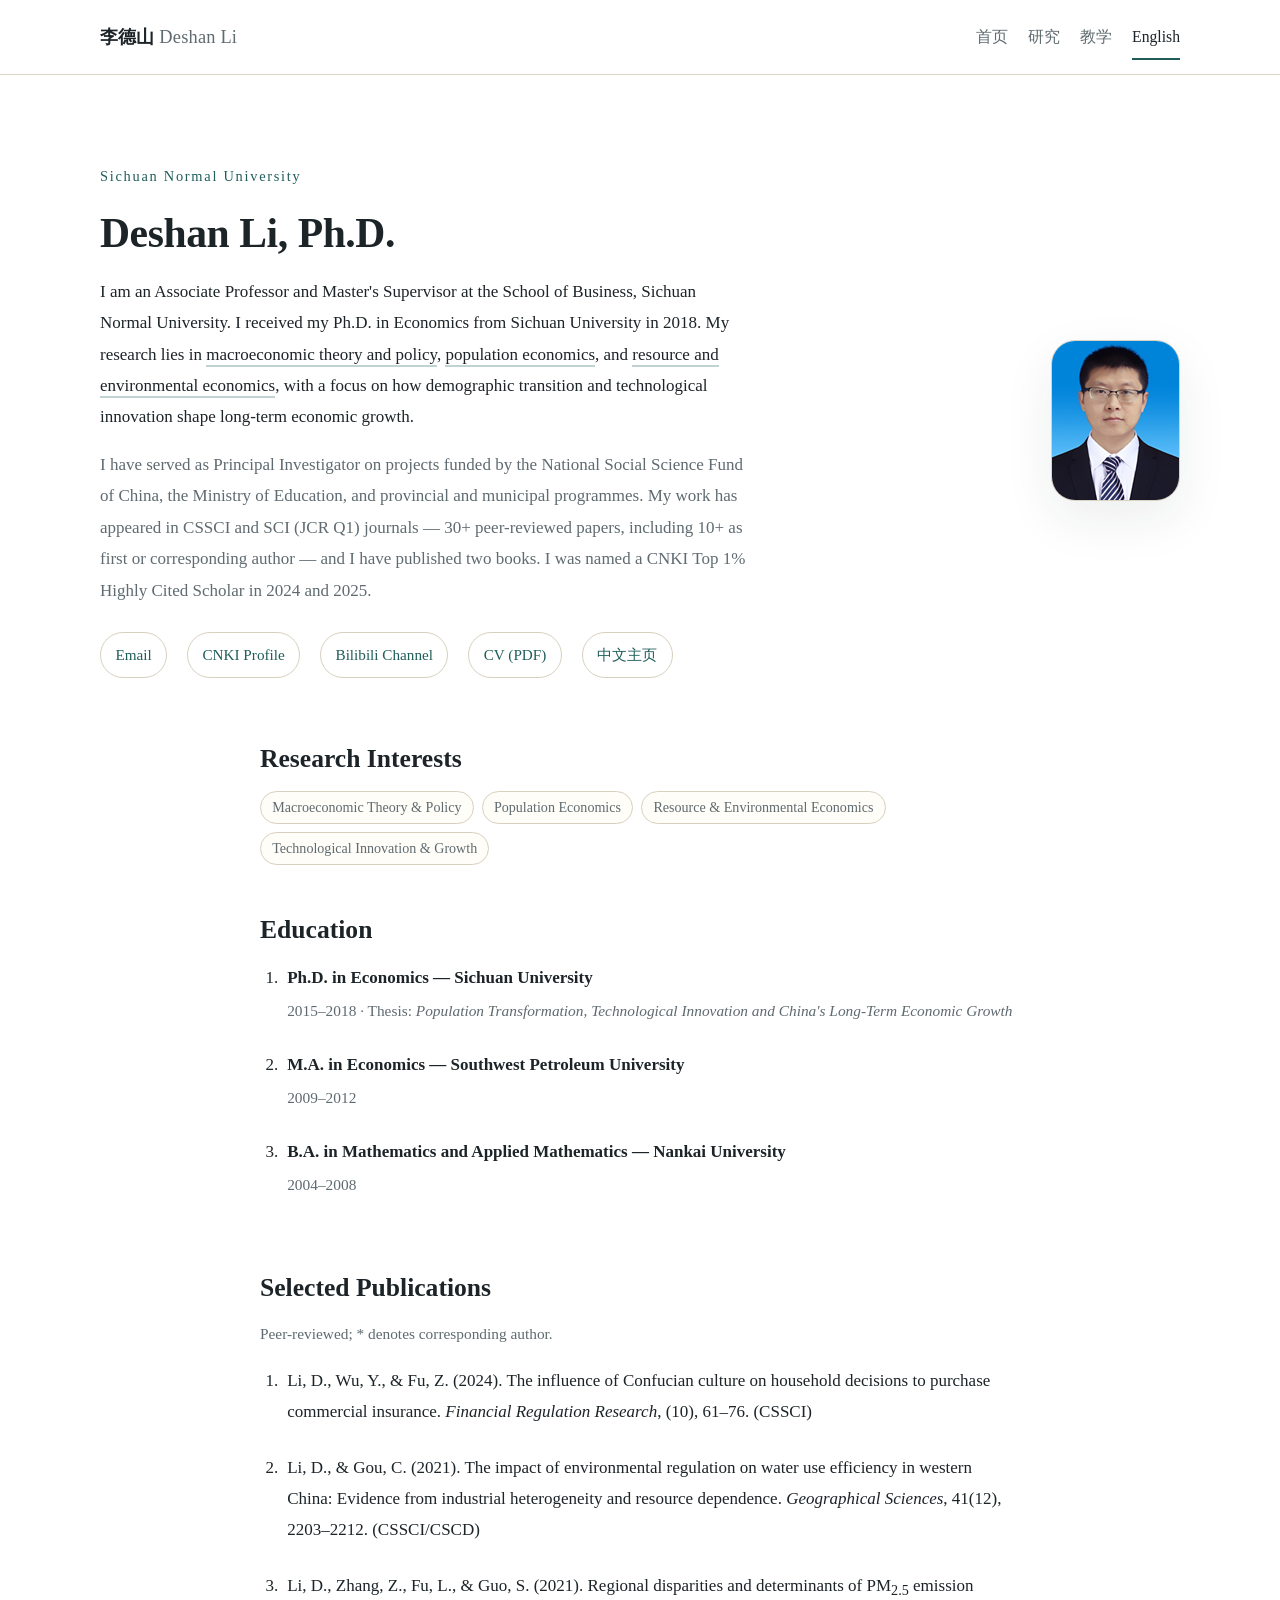
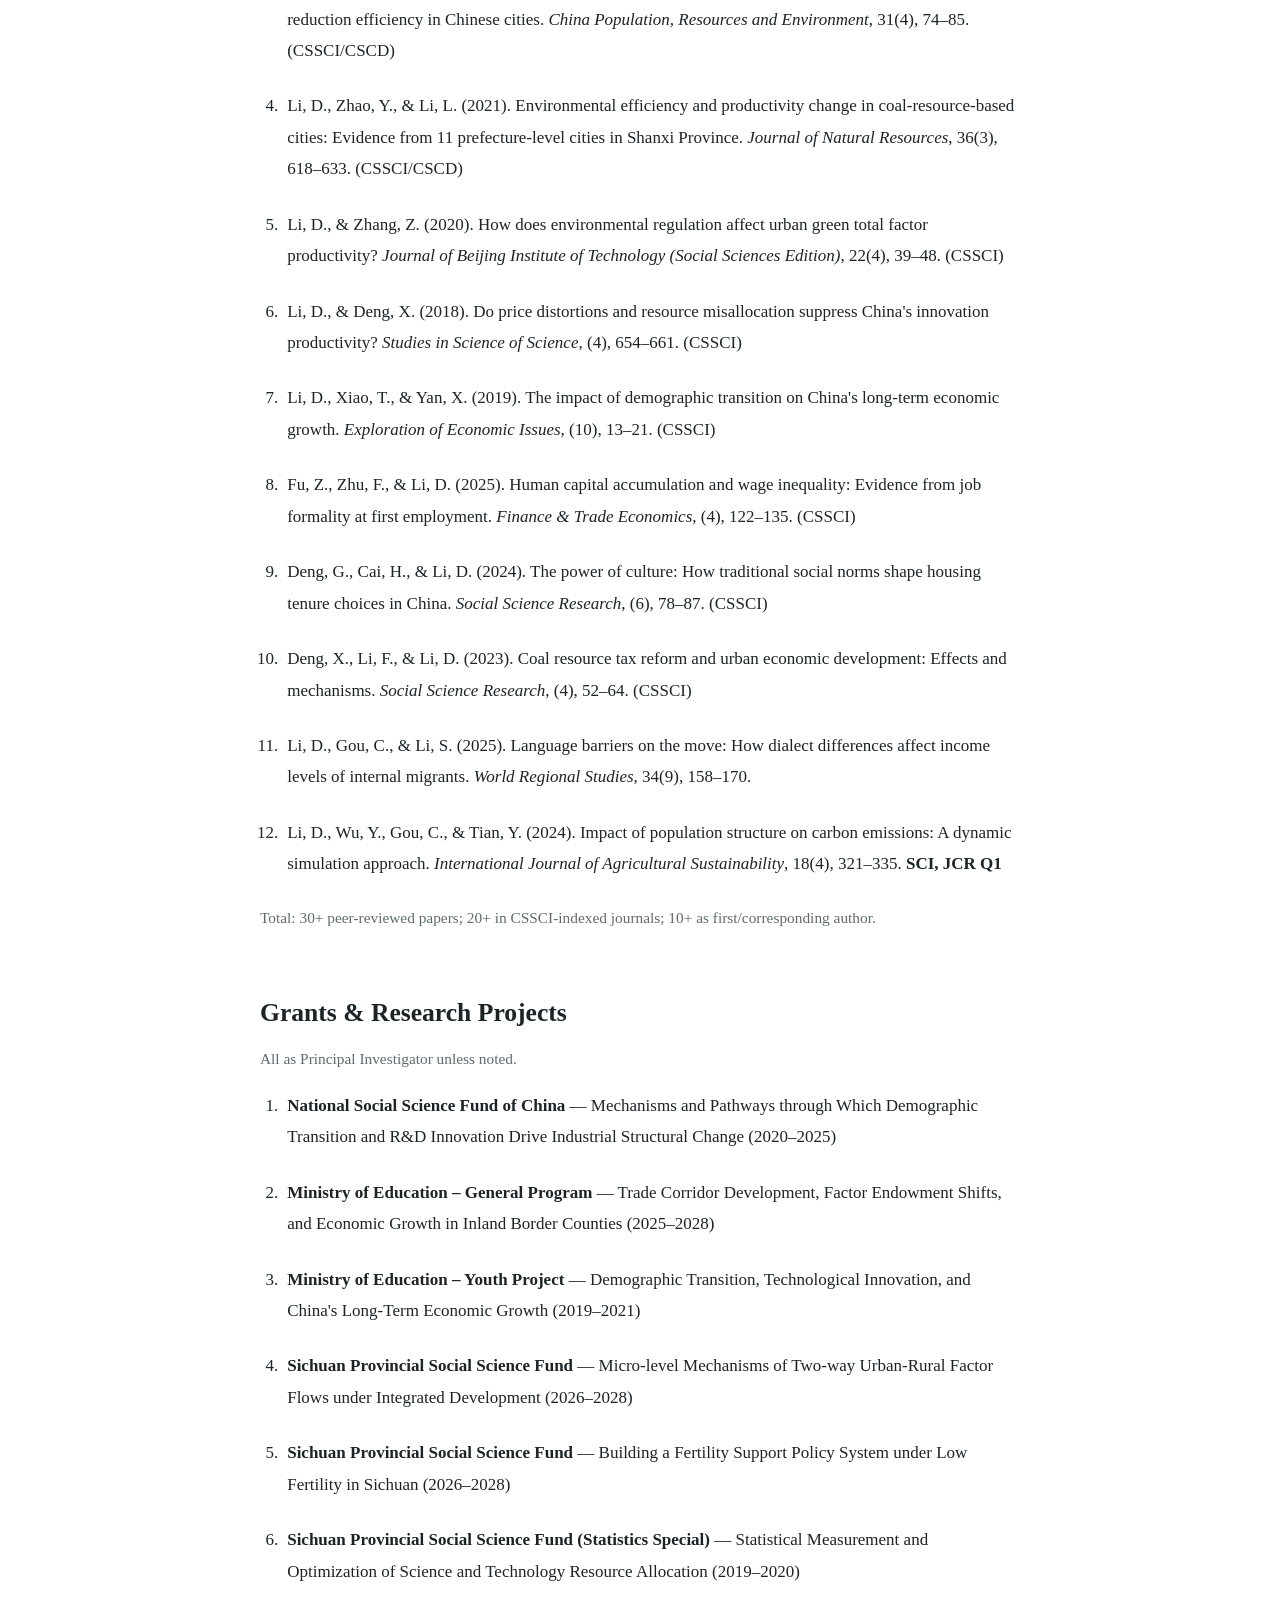
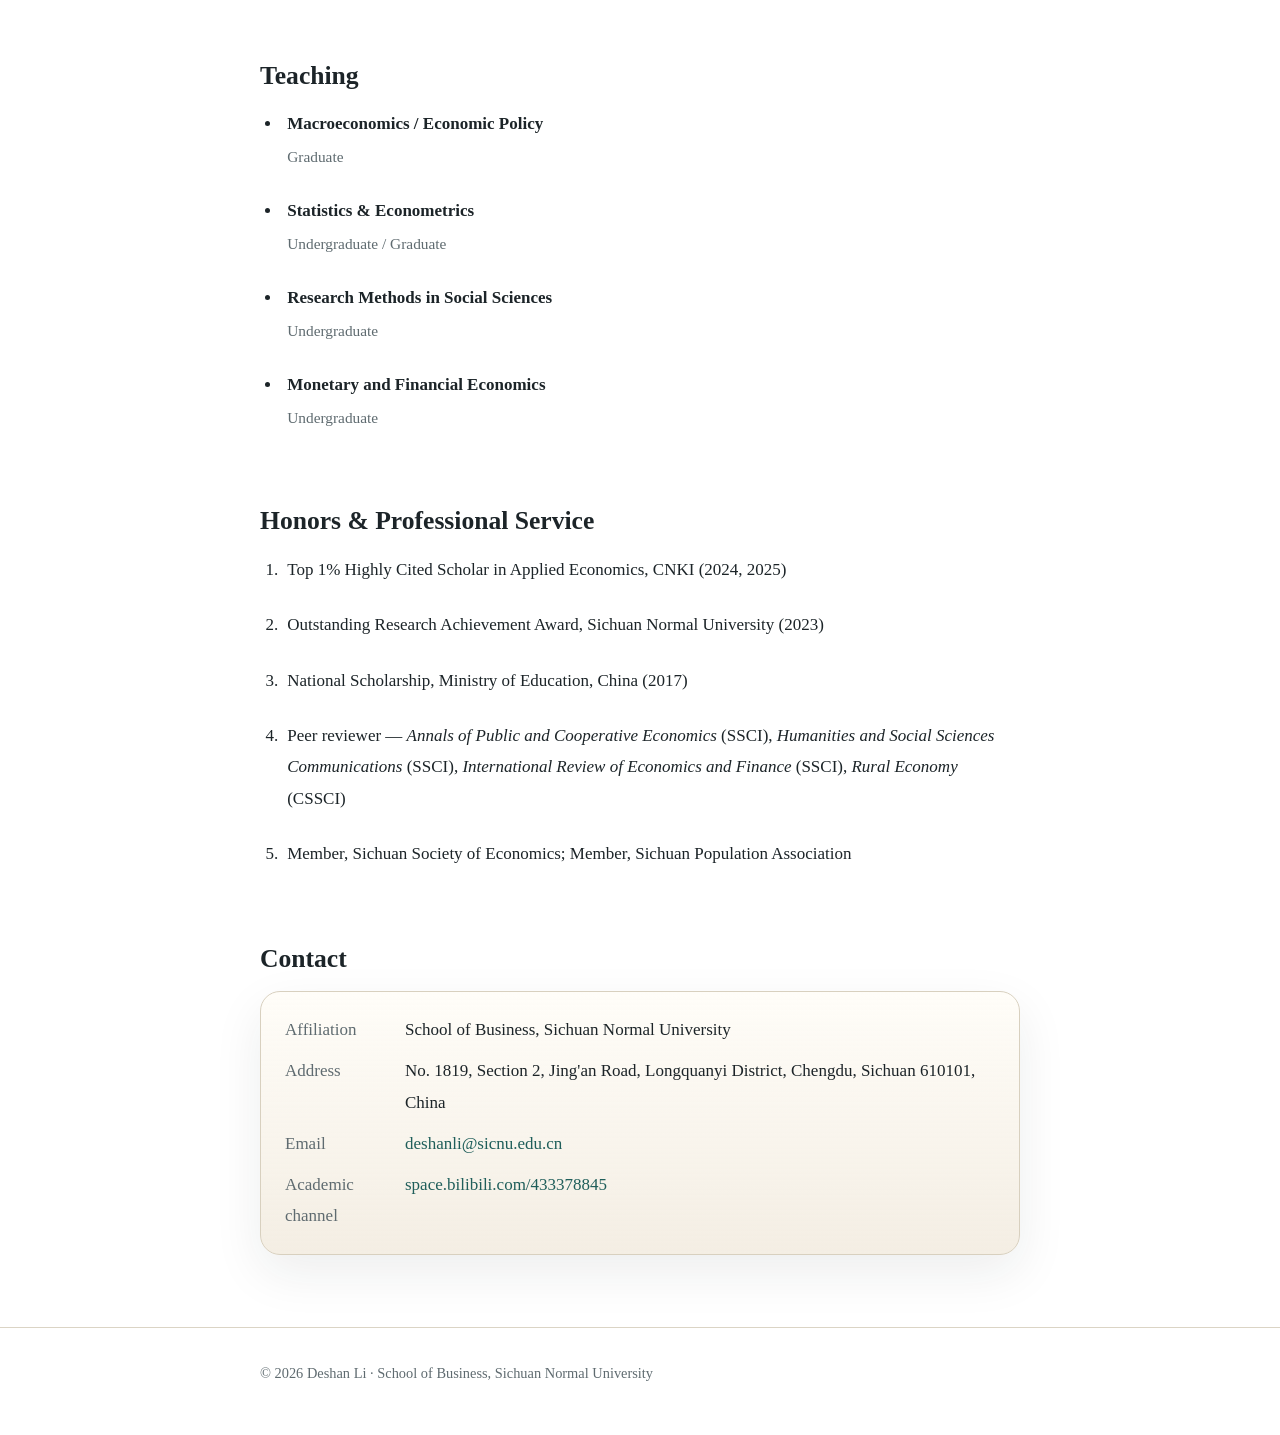
==== english.html @ 9db837fc "Rebuild personal homepage with new design - Replace Jekyll-based index.md with a static site styled " ====
<!DOCTYPE html>
<html lang="en">
<head>
  <meta charset="UTF-8">
  <meta name="viewport" content="width=device-width, initial-scale=1">
  <title>Deshan Li | Sichuan Normal University</title>
  <meta name="description" content="Deshan Li, Ph.D., Associate Professor of Economics at the School of Business, Sichuan Normal University. Research on macroeconomic policy, population economics, and resource and environmental economics.">
  <link rel="stylesheet" href="style.css">
</head>
<body>
  <header class="site-header">
    <div class="container header-inner">
      <a class="site-name" href="index.html">李德山 <span style="color:var(--muted);font-weight:400">Deshan Li</span></a>
      <nav class="site-nav" aria-label="Primary">
        <a href="index.html">首页</a>
        <a href="research.html">研究</a>
        <a href="teaching.html">教学</a>
        <a href="english.html" aria-current="page">English</a>
      </nav>
    </div>
  </header>

  <main>
    <section class="hero">
      <div class="container hero-grid">
        <div class="hero-text">
          <p class="eyebrow">Sichuan Normal University</p>
          <h1>Deshan Li, Ph.D.</h1>
          <p class="hero-intro">
            I am an Associate Professor and Master's Supervisor at the School of Business,
            Sichuan Normal University. I received my Ph.D. in Economics from Sichuan University
            in 2018. My research lies in <span class="hl">macroeconomic theory and policy</span>,
            <span class="hl">population economics</span>, and
            <span class="hl">resource and environmental economics</span>,
            with a focus on how demographic transition and technological innovation shape
            long-term economic growth.
          </p>
          <p class="hero-intro hero-intro-secondary">
            I have served as Principal Investigator on projects funded by the National Social
            Science Fund of China, the Ministry of Education, and provincial and municipal
            programmes. My work has appeared in CSSCI and SCI (JCR Q1) journals — 30+ peer-reviewed
            papers, including 10+ as first or corresponding author — and I have published two books.
            I was named a CNKI Top 1% Highly Cited Scholar in 2024 and 2025.
          </p>
          <div class="external-links" aria-label="External links">
            <a href="mailto:deshanli@sicnu.edu.cn">Email</a>
            <a href="https://au.cnki.net/author/workbench/personalHomePage/000066229212">CNKI Profile</a>
            <a href="https://space.bilibili.com/433378845">Bilibili Channel</a>
            <a href="CV_Deshan_Li.pdf">CV (PDF)</a>
            <a href="index.html">中文主页</a>
          </div>
        </div>
        <div class="hero-photo">
          <img src="photo.png" alt="Deshan Li">
        </div>
      </div>
    </section>

    <section class="page-section">
      <div class="container narrow">
        <h2>Research Interests</h2>
        <ul class="tags">
          <li>Macroeconomic Theory &amp; Policy</li>
          <li>Population Economics</li>
          <li>Resource &amp; Environmental Economics</li>
          <li>Technological Innovation &amp; Growth</li>
        </ul>
      </div>
    </section>

    <section class="page-section">
      <div class="container narrow">
        <h2>Education</h2>
        <ol class="course-list">
          <li>
            <p class="course-title">Ph.D. in Economics — Sichuan University</p>
            <p class="course-meta">2015–2018 · Thesis: <em>Population Transformation, Technological Innovation and China's Long-Term Economic Growth</em></p>
          </li>
          <li>
            <p class="course-title">M.A. in Economics — Southwest Petroleum University</p>
            <p class="course-meta">2009–2012</p>
          </li>
          <li>
            <p class="course-title">B.A. in Mathematics and Applied Mathematics — Nankai University</p>
            <p class="course-meta">2004–2008</p>
          </li>
        </ol>
      </div>
    </section>

    <section class="page-section">
      <div class="container narrow">
        <h2>Selected Publications</h2>
        <p class="pub-meta">Peer-reviewed; * denotes corresponding author.</p>
        <ol class="pub-list">
          <li><p class="pub-citation">Li, D., Wu, Y., &amp; Fu, Z. (2024). The influence of Confucian culture on household decisions to purchase commercial insurance. <em>Financial Regulation Research</em>, (10), 61–76. (CSSCI)</p></li>
          <li><p class="pub-citation">Li, D., &amp; Gou, C. (2021). The impact of environmental regulation on water use efficiency in western China: Evidence from industrial heterogeneity and resource dependence. <em>Geographical Sciences</em>, 41(12), 2203–2212. (CSSCI/CSCD)</p></li>
          <li><p class="pub-citation">Li, D., Zhang, Z., Fu, L., &amp; Guo, S. (2021). Regional disparities and determinants of PM<sub>2.5</sub> emission reduction efficiency in Chinese cities. <em>China Population, Resources and Environment</em>, 31(4), 74–85. (CSSCI/CSCD)</p></li>
          <li><p class="pub-citation">Li, D., Zhao, Y., &amp; Li, L. (2021). Environmental efficiency and productivity change in coal-resource-based cities: Evidence from 11 prefecture-level cities in Shanxi Province. <em>Journal of Natural Resources</em>, 36(3), 618–633. (CSSCI/CSCD)</p></li>
          <li><p class="pub-citation">Li, D., &amp; Zhang, Z. (2020). How does environmental regulation affect urban green total factor productivity? <em>Journal of Beijing Institute of Technology (Social Sciences Edition)</em>, 22(4), 39–48. (CSSCI)</p></li>
          <li><p class="pub-citation">Li, D., &amp; Deng, X. (2018). Do price distortions and resource misallocation suppress China's innovation productivity? <em>Studies in Science of Science</em>, (4), 654–661. (CSSCI)</p></li>
          <li><p class="pub-citation">Li, D., Xiao, T., &amp; Yan, X. (2019). The impact of demographic transition on China's long-term economic growth. <em>Exploration of Economic Issues</em>, (10), 13–21. (CSSCI)</p></li>
          <li><p class="pub-citation">Fu, Z., Zhu, F., &amp; Li, D. (2025). Human capital accumulation and wage inequality: Evidence from job formality at first employment. <em>Finance &amp; Trade Economics</em>, (4), 122–135. (CSSCI)</p></li>
          <li><p class="pub-citation">Deng, G., Cai, H., &amp; Li, D. (2024). The power of culture: How traditional social norms shape housing tenure choices in China. <em>Social Science Research</em>, (6), 78–87. (CSSCI)</p></li>
          <li><p class="pub-citation">Deng, X., Li, F., &amp; Li, D. (2023). Coal resource tax reform and urban economic development: Effects and mechanisms. <em>Social Science Research</em>, (4), 52–64. (CSSCI)</p></li>
          <li><p class="pub-citation">Li, D., Gou, C., &amp; Li, S. (2025). Language barriers on the move: How dialect differences affect income levels of internal migrants. <em>World Regional Studies</em>, 34(9), 158–170.</p></li>
          <li><p class="pub-citation">Li, D., Wu, Y., Gou, C., &amp; Tian, Y. (2024). Impact of population structure on carbon emissions: A dynamic simulation approach. <em>International Journal of Agricultural Sustainability</em>, 18(4), 321–335. <strong>SCI, JCR Q1</strong></p></li>
        </ol>
        <p class="pub-meta">Total: 30+ peer-reviewed papers; 20+ in CSSCI-indexed journals; 10+ as first/corresponding author.</p>
      </div>
    </section>

    <section class="page-section">
      <div class="container narrow">
        <h2>Grants &amp; Research Projects</h2>
        <p class="pub-meta">All as Principal Investigator unless noted.</p>
        <ol class="pub-list">
          <li><p class="pub-citation"><strong>National Social Science Fund of China</strong> — Mechanisms and Pathways through Which Demographic Transition and R&amp;D Innovation Drive Industrial Structural Change (2020–2025)</p></li>
          <li><p class="pub-citation"><strong>Ministry of Education – General Program</strong> — Trade Corridor Development, Factor Endowment Shifts, and Economic Growth in Inland Border Counties (2025–2028)</p></li>
          <li><p class="pub-citation"><strong>Ministry of Education – Youth Project</strong> — Demographic Transition, Technological Innovation, and China's Long-Term Economic Growth (2019–2021)</p></li>
          <li><p class="pub-citation"><strong>Sichuan Provincial Social Science Fund</strong> — Micro-level Mechanisms of Two-way Urban-Rural Factor Flows under Integrated Development (2026–2028)</p></li>
          <li><p class="pub-citation"><strong>Sichuan Provincial Social Science Fund</strong> — Building a Fertility Support Policy System under Low Fertility in Sichuan (2026–2028)</p></li>
          <li><p class="pub-citation"><strong>Sichuan Provincial Social Science Fund (Statistics Special)</strong> — Statistical Measurement and Optimization of Science and Technology Resource Allocation (2019–2020)</p></li>
        </ol>
      </div>
    </section>

    <section class="page-section">
      <div class="container narrow">
        <h2>Teaching</h2>
        <ul class="course-list">
          <li><p class="course-title">Macroeconomics / Economic Policy</p><p class="course-meta">Graduate</p></li>
          <li><p class="course-title">Statistics &amp; Econometrics</p><p class="course-meta">Undergraduate / Graduate</p></li>
          <li><p class="course-title">Research Methods in Social Sciences</p><p class="course-meta">Undergraduate</p></li>
          <li><p class="course-title">Monetary and Financial Economics</p><p class="course-meta">Undergraduate</p></li>
        </ul>
      </div>
    </section>

    <section class="page-section">
      <div class="container narrow">
        <h2>Honors &amp; Professional Service</h2>
        <ol class="pub-list">
          <li><p class="pub-citation">Top 1% Highly Cited Scholar in Applied Economics, CNKI (2024, 2025)</p></li>
          <li><p class="pub-citation">Outstanding Research Achievement Award, Sichuan Normal University (2023)</p></li>
          <li><p class="pub-citation">National Scholarship, Ministry of Education, China (2017)</p></li>
          <li><p class="pub-citation">Peer reviewer — <em>Annals of Public and Cooperative Economics</em> (SSCI), <em>Humanities and Social Sciences Communications</em> (SSCI), <em>International Review of Economics and Finance</em> (SSCI), <em>Rural Economy</em> (CSSCI)</p></li>
          <li><p class="pub-citation">Member, Sichuan Society of Economics; Member, Sichuan Population Association</p></li>
        </ol>
      </div>
    </section>

    <section class="page-section">
      <div class="container narrow">
        <h2>Contact</h2>
        <div class="contact-card">
          <dl>
            <dt>Affiliation</dt><dd>School of Business, Sichuan Normal University</dd>
            <dt>Address</dt><dd>No. 1819, Section 2, Jing'an Road, Longquanyi District, Chengdu, Sichuan 610101, China</dd>
            <dt>Email</dt><dd><a href="mailto:deshanli@sicnu.edu.cn">deshanli@sicnu.edu.cn</a></dd>
            <dt>Academic channel</dt><dd><a href="https://space.bilibili.com/433378845">space.bilibili.com/433378845</a></dd>
          </dl>
        </div>
      </div>
    </section>
  </main>

  <footer class="site-footer">
    <div class="container narrow">
      <p>© 2026 Deshan Li · School of Business, Sichuan Normal University</p>
    </div>
  </footer>
</body>
</html>
---- style.css ----
/* 个人主页样式 —— 沿用参考站（qiyuan-deng.github.io）的设计语言
   暖米色纸感底色 + 墨绿强调色 + 衬线字体；针对中文补充字体栈与行高 */

:root {
  --bg: #f6f2e8;
  --surface: #fffdf8;
  --surface-strong: #f0e8da;
  --text: #1c2428;
  --muted: #5f6b70;
  --line: #d8d0bf;
  --accent: #1f5e5a;
  --accent-dark: #174947;
  --shadow: 0 18px 50px rgba(27, 36, 41, 0.08);
  --max-width: 1080px;
  --narrow-width: 760px;
}

* { box-sizing: border-box; }

html { scroll-behavior: smooth; }

body {
  margin: 0;
  font-family: Georgia, "Times New Roman", "Songti SC", "SimSun",
               "Noto Serif CJK SC", "Source Han Serif SC", serif;
  font-size: 17px;
  color: var(--text);
  background: #ffffff;
  line-height: 1.85;
}

a { color: var(--accent); text-decoration: none; }

a:hover,
a:focus-visible { color: var(--accent-dark); text-decoration: underline; }

img { max-width: 100%; display: block; }

.container {
  width: min(calc(100% - 2rem), var(--max-width));
  margin: 0 auto;
}

.narrow { width: min(100%, var(--narrow-width)); }

/* ---------- 顶部导航 ---------- */

.site-header {
  position: sticky;
  top: 0;
  z-index: 10;
  backdrop-filter: blur(10px);
  background: rgba(255, 255, 255, 0.96);
  border-bottom: 1px solid rgba(216, 208, 191, 0.9);
}

.header-inner {
  display: flex;
  align-items: center;
  justify-content: space-between;
  gap: 1rem;
  min-height: 74px;
}

.site-name {
  font-size: 1.15rem;
  font-weight: 700;
  letter-spacing: 0.01em;
  color: var(--text);
  white-space: nowrap;
}

.site-name:hover,
.site-name:focus-visible { color: var(--text); text-decoration: none; }

.site-nav { display: flex; flex-wrap: wrap; gap: 1.25rem; }

.site-nav a {
  position: relative;
  padding: 0.2rem 0;
  color: var(--muted);
  font-size: 0.98rem;
}

.site-nav a[aria-current="page"] { color: var(--text); }

.site-nav a[aria-current="page"]::after {
  content: "";
  position: absolute;
  left: 0;
  right: 0;
  bottom: -0.35rem;
  height: 2px;
  background: var(--accent);
}

/* ---------- 首屏 ---------- */

.hero,
.page-hero { padding: 5.5rem 0 2.5rem; }

.hero-grid {
  display: grid;
  grid-template-columns: minmax(0, 1.5fr) minmax(240px, 0.9fr);
  align-items: center;
  gap: 2.5rem;
}

.hero-text { min-width: 0; }

.eyebrow {
  margin: 0 0 1rem;
  color: var(--accent);
  font-size: 0.9rem;
  letter-spacing: 0.12em;
}

h1,
h2 {
  margin: 0 0 1rem;
  font-family: "Palatino Linotype", "Book Antiqua", Palatino, Georgia,
               "Songti SC", "SimSun", "Noto Serif CJK SC", serif;
  line-height: 1.3;
  font-weight: 700;
}

h1 { font-size: clamp(1.85rem, 3.6vw, 2.6rem); letter-spacing: -0.01em; }
h2 { font-size: clamp(1.35rem, 2vw, 1.8rem); }

h1 .en {
  display: block;
  font-size: 0.5em;
  letter-spacing: 0.06em;
  color: var(--muted);
  font-weight: 400;
  margin-top: 0.4rem;
}

p { margin: 0 0 1rem; }

.hero-intro,
.page-hero p { max-width: 52rem; }

.hero-intro-secondary { margin-top: 0.25rem; color: var(--muted); }

/* ---------- 链接胶囊 ---------- */

.external-links {
  display: flex;
  flex-wrap: wrap;
  gap: 0.85rem 1.25rem;
  margin-top: 1.6rem;
  position: relative;
  z-index: 3;
}

.external-links a {
  display: inline-flex;
  align-items: center;
  padding: 0.5rem 0.9rem;
  border: 1px solid var(--line);
  border-radius: 999px;
  background: #ffffff;
  font-size: 0.95rem;
}

.hero-photo { justify-self: end; position: relative; z-index: 1; }

.hero-photo img {
  width: min(100%, 250px);
  aspect-ratio: 4 / 5;
  object-fit: cover;
  border-radius: 24px;
  border: 1px solid rgba(216, 208, 191, 0.95);
  box-shadow: var(--shadow);
}

/* 无照片时的占位框 */
.photo-placeholder {
  width: min(100%, 250px);
  aspect-ratio: 4 / 5;
  border-radius: 24px;
  border: 1px dashed var(--line);
  background: var(--surface-strong);
  display: flex;
  align-items: center;
  justify-content: center;
  color: var(--muted);
  font-size: 0.9rem;
  text-align: center;
  padding: 1rem;
}

/* ---------- 内容区块 ---------- */

.page-section { padding: 1.5rem 0 2.5rem; }
.page-section + .page-section { padding-top: 0.5rem; }

.pub-list,
.course-list { margin: 0; padding-left: 1.4rem; }

.pub-list li,
.course-list li { margin-bottom: 1.5rem; padding-left: 0.3rem; }

.pub-title,
.course-title { margin-bottom: 0.2rem; font-weight: 700; color: var(--text); }

.pub-meta,
.course-meta { color: var(--muted); font-size: 0.96rem; }

.pub-citation { margin-bottom: 0.35rem; }

.tags { display: flex; flex-wrap: wrap; gap: 0.5rem; margin: 0.8rem 0 0; padding: 0; list-style: none; }

.tags li {
  border: 1px solid var(--line);
  border-radius: 999px;
  padding: 0.15rem 0.7rem;
  font-size: 0.88rem;
  color: var(--muted);
  background: var(--surface);
  margin: 0;
}

.contact-card {
  padding: 1.4rem 1.5rem;
  border: 1px solid var(--line);
  border-radius: 20px;
  background: linear-gradient(180deg, rgba(255, 253, 248, 0.95) 0%, rgba(240, 232, 218, 0.75) 100%);
  box-shadow: var(--shadow);
}

.contact-card dl { margin: 0; display: grid; grid-template-columns: 6.5rem 1fr; gap: 0.6rem 1rem; }
.contact-card dt { color: var(--muted); }
.contact-card dd { margin: 0; }

footer.site-footer {
  margin-top: 2rem;
  padding: 2rem 0;
  border-top: 1px solid rgba(216, 208, 191, 0.9);
  color: var(--muted);
  font-size: 0.9rem;
}

/* ---------- 待填占位标记 ---------- */

.todo {
  background: #fff6d8;
  border-bottom: 1px dashed #c9a227;
  padding: 0 0.2rem;
}

/* 正文关键词强调：低调的墨绿下划线，呼应主题色 */
.hl {
  border-bottom: 2px solid rgba(31, 94, 90, 0.28);
  padding-bottom: 1px;
}

/* ---------- 响应式 ---------- */

@media (max-width: 720px) {
  body { font-size: 16px; }

  .header-inner {
    flex-direction: column;
    align-items: flex-start;
    justify-content: center;
    padding: 1rem 0;
  }

  .site-nav { gap: 0.9rem 1.1rem; }

  .hero,
  .page-hero { padding-top: 3.5rem; }

  .hero-grid { grid-template-columns: 1fr; gap: 1.5rem; }

  .hero-photo { justify-self: start; }
  .hero-photo img,
  .photo-placeholder { width: min(68vw, 220px); }

  .external-links { gap: 0.7rem; }

  .contact-card dl { grid-template-columns: 1fr; gap: 0.2rem 0; }
  .contact-card dd { margin-bottom: 0.7rem; }
}
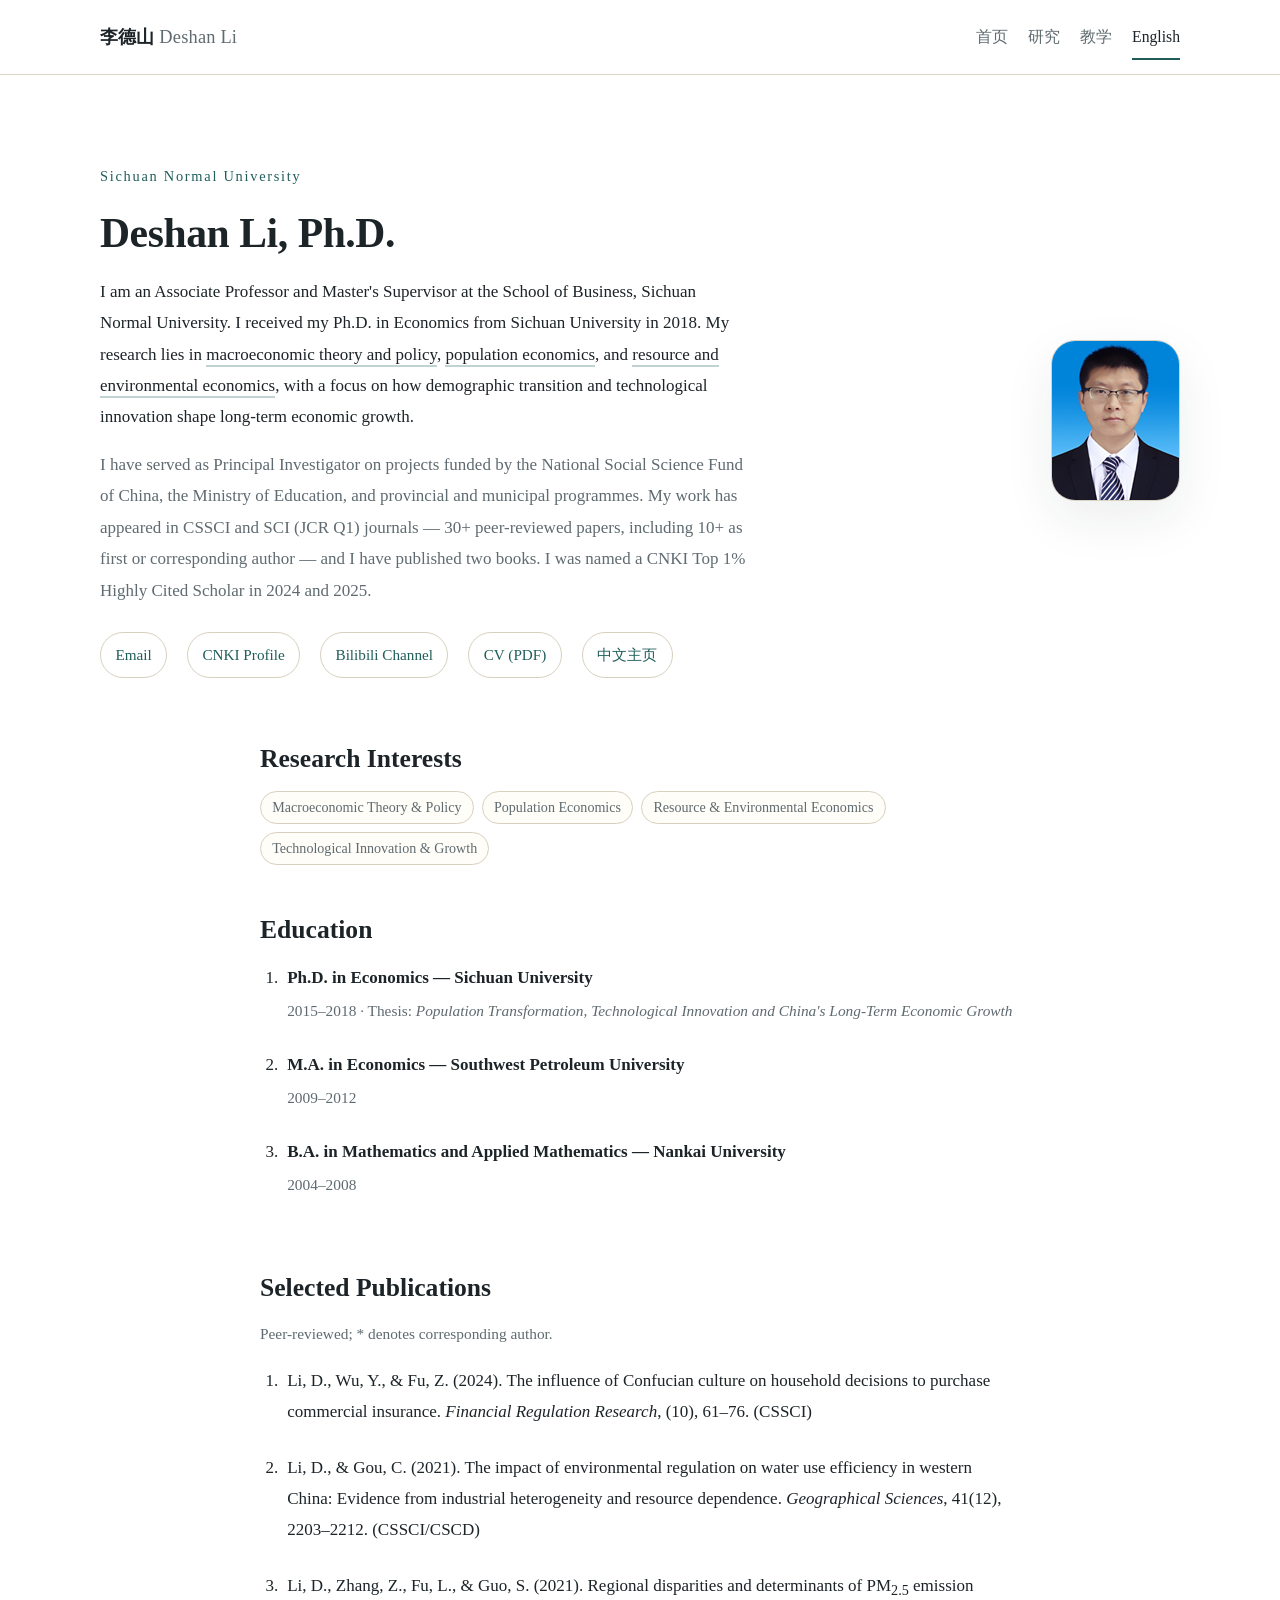
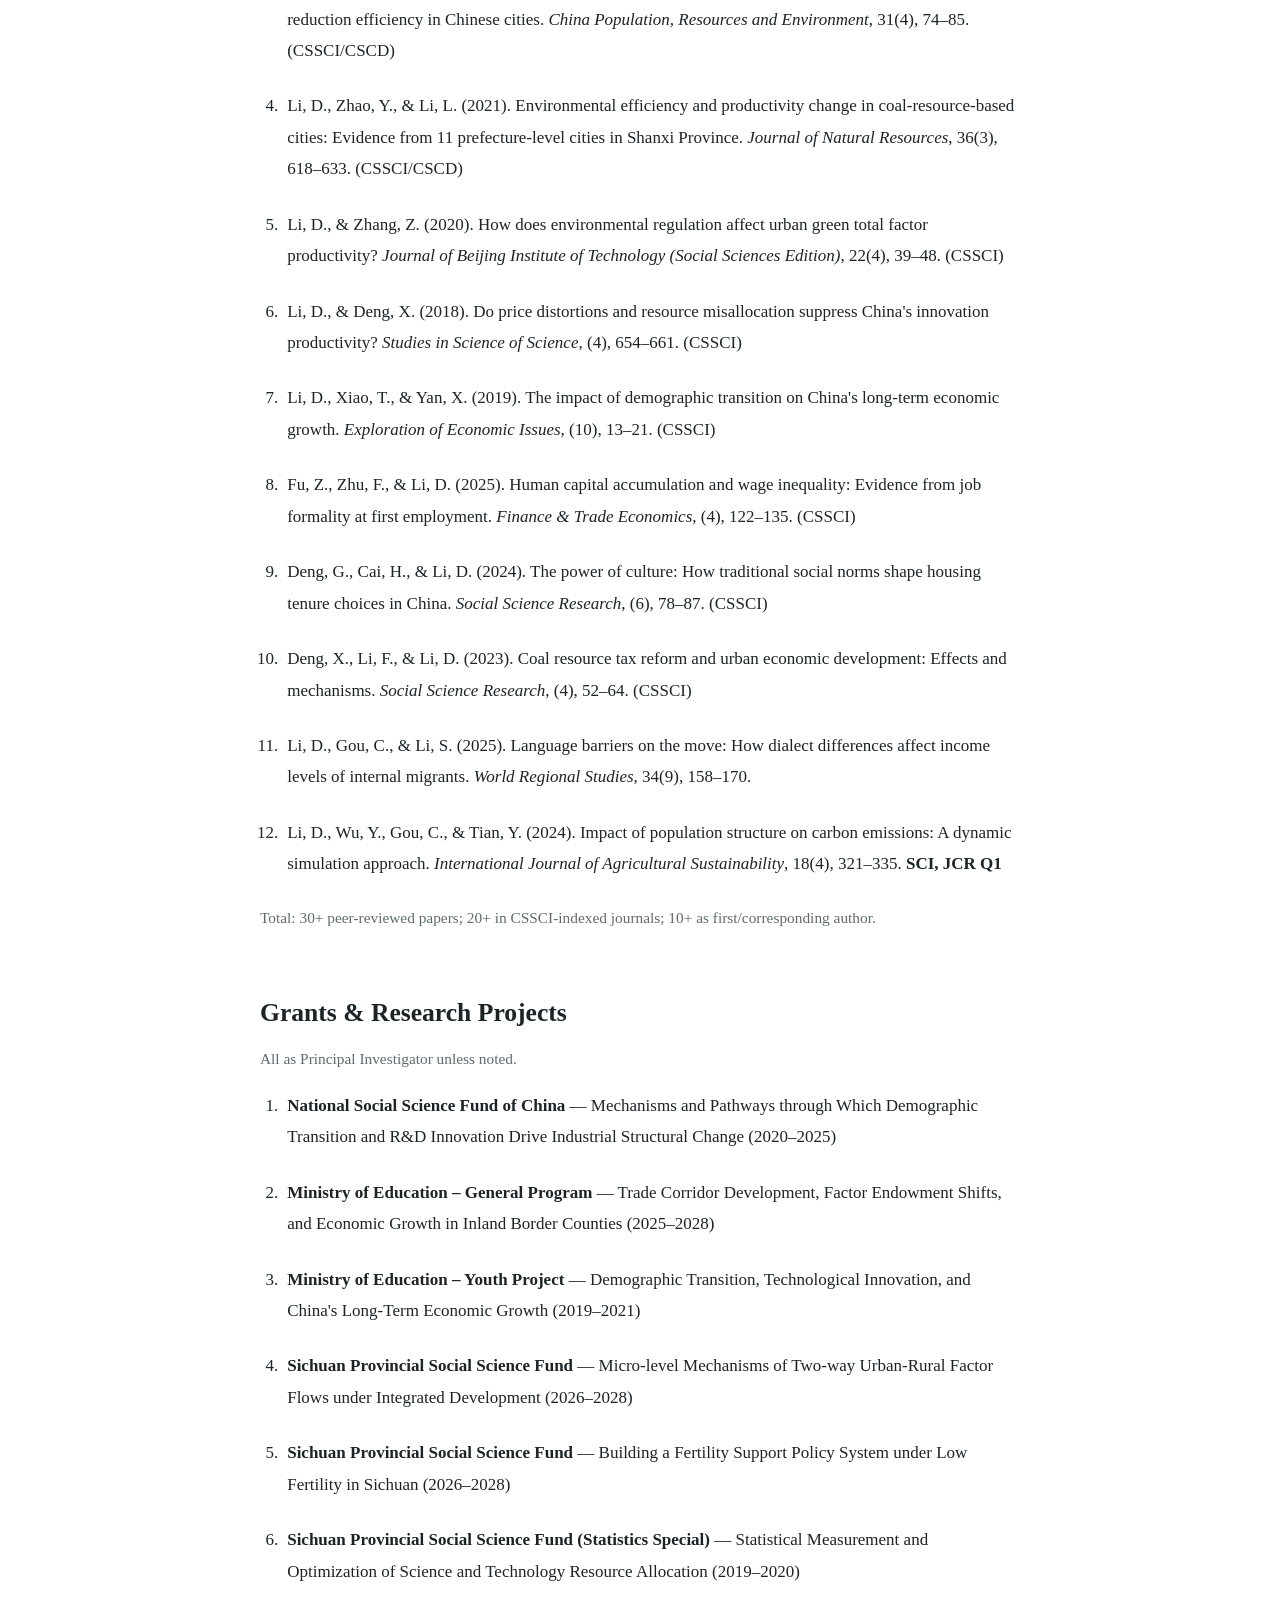
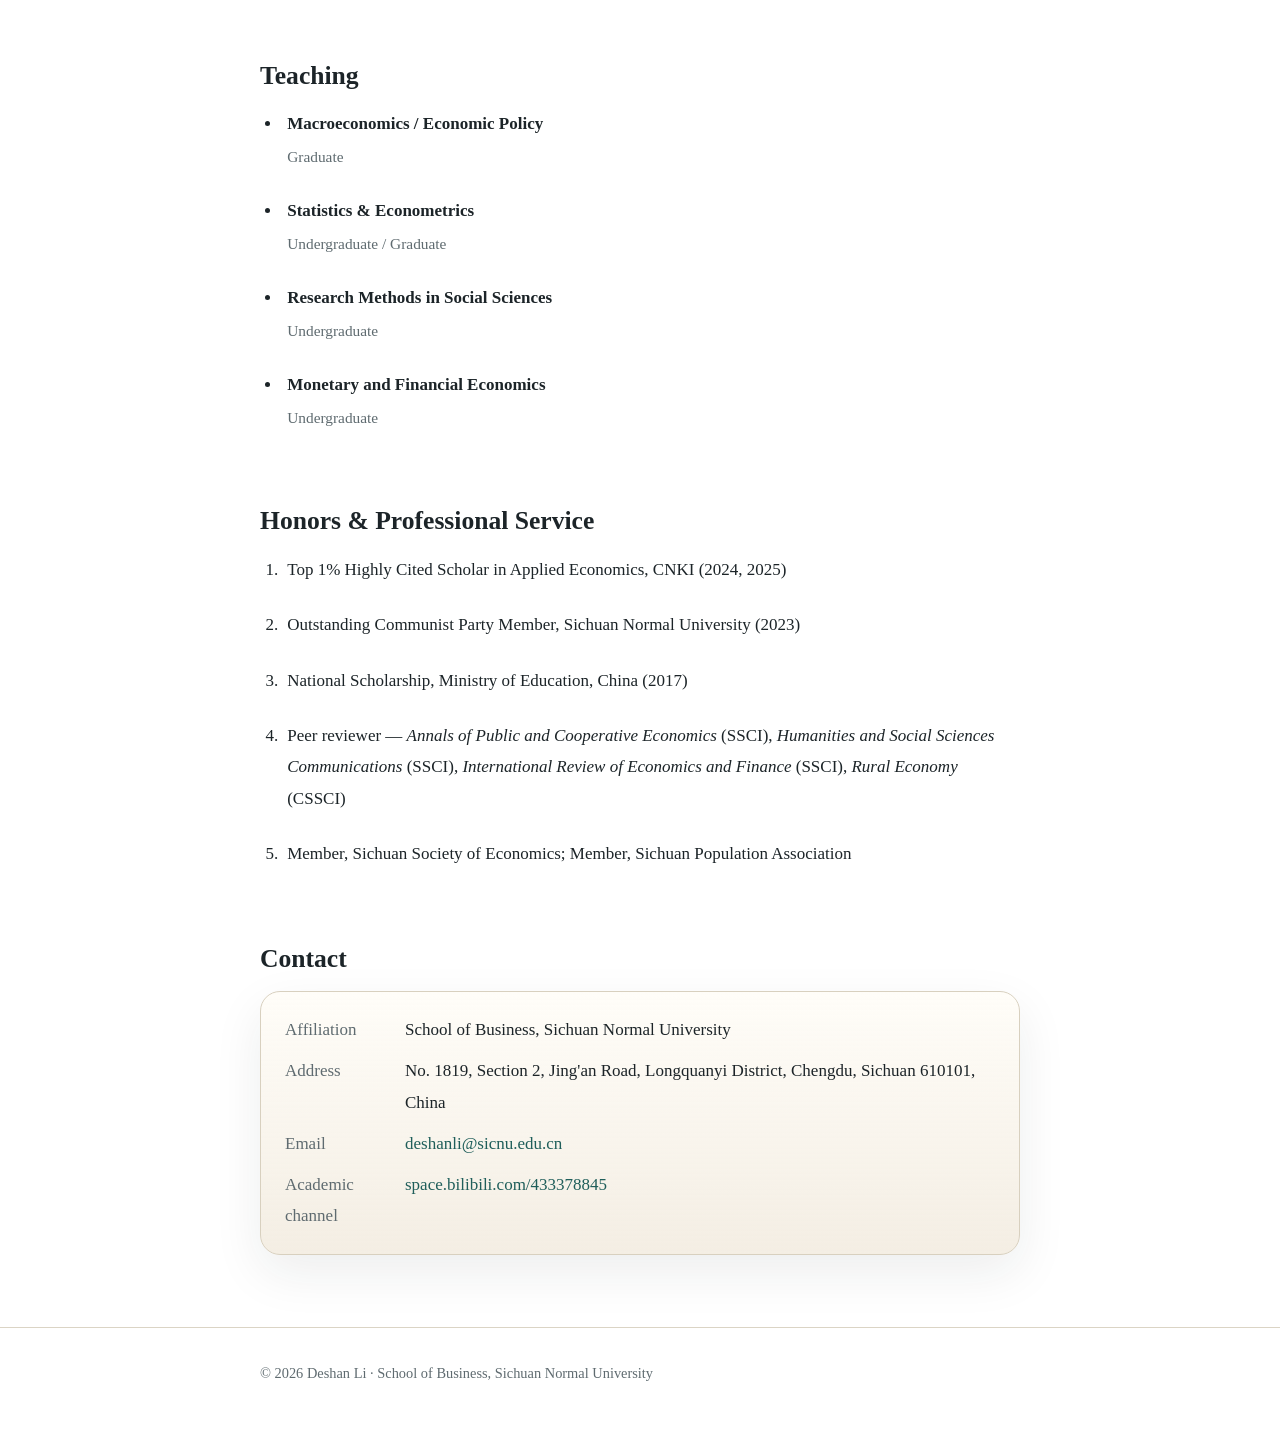
==== commit 1b8b62e7: "Fix honors entry: Outstanding Communist Party Member, Sichuan Normal University (2023)" ====
--- a/english.html
+++ b/english.html
@@ -142,7 +142,7 @@
         <h2>Honors &amp; Professional Service</h2>
         <ol class="pub-list">
           <li><p class="pub-citation">Top 1% Highly Cited Scholar in Applied Economics, CNKI (2024, 2025)</p></li>
-          <li><p class="pub-citation">Outstanding Research Achievement Award, Sichuan Normal University (2023)</p></li>
+          <li><p class="pub-citation">Outstanding Communist Party Member, Sichuan Normal University (2023)</p></li>
           <li><p class="pub-citation">National Scholarship, Ministry of Education, China (2017)</p></li>
           <li><p class="pub-citation">Peer reviewer — <em>Annals of Public and Cooperative Economics</em> (SSCI), <em>Humanities and Social Sciences Communications</em> (SSCI), <em>International Review of Economics and Finance</em> (SSCI), <em>Rural Economy</em> (CSSCI)</p></li>
           <li><p class="pub-citation">Member, Sichuan Society of Economics; Member, Sichuan Population Association</p></li>
